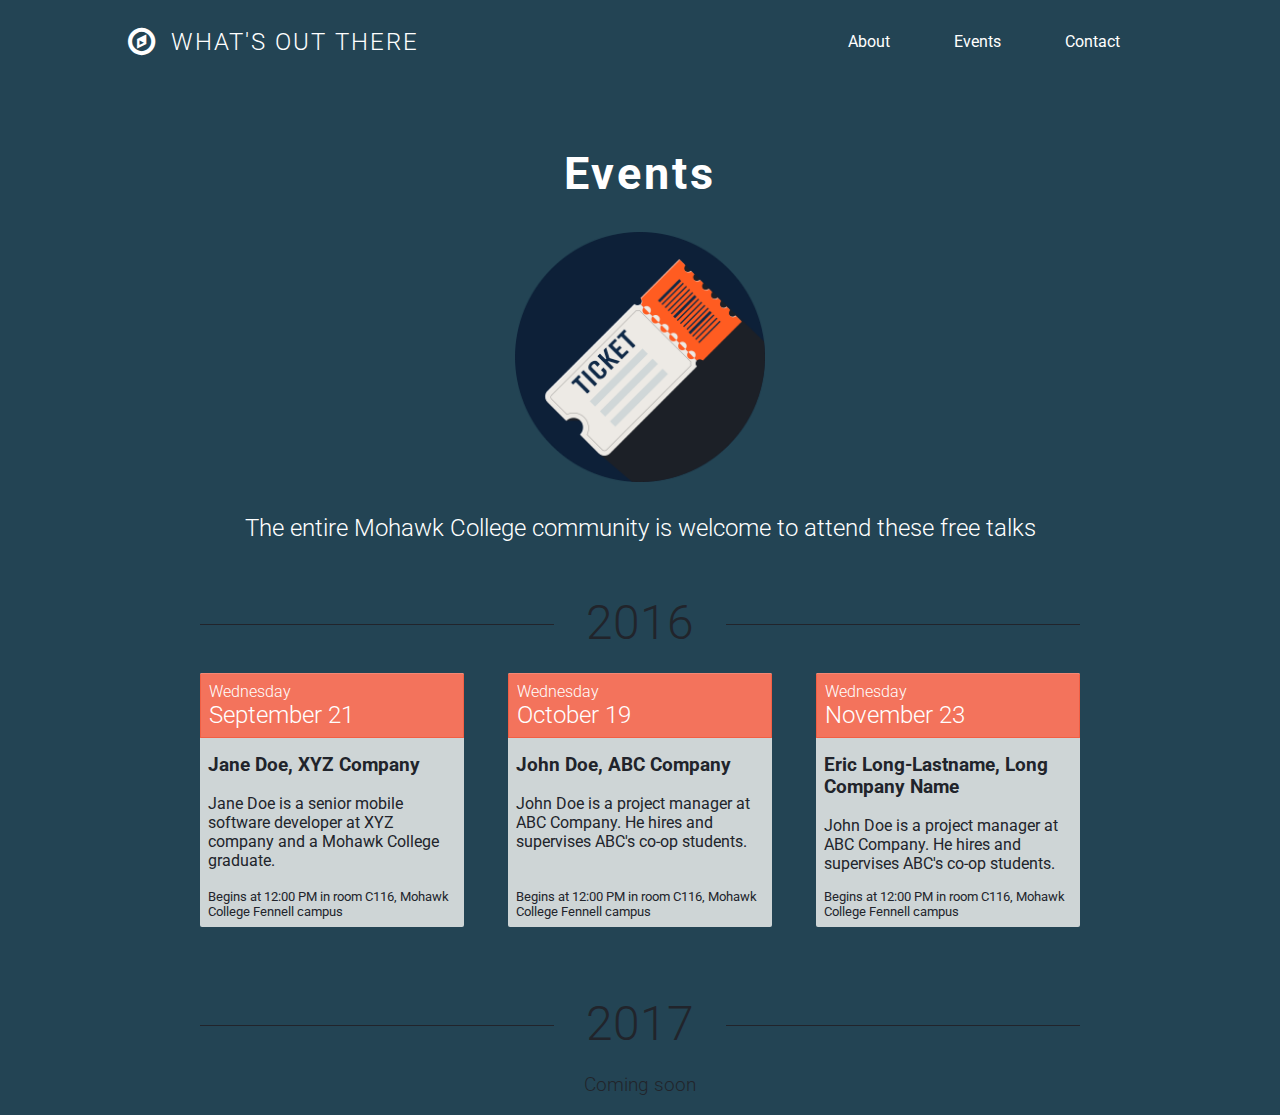
==== events.html @ 9f529785 "Create events page" ====
<!DOCTYPE html>
<html>
  <head>
    <title>What's Out There</title>
    <meta name="viewport" content="width=device-width, initial-scale=1.0">

    <link href="https://fonts.googleapis.com/css?family=Roboto:300,400,700" rel="stylesheet">
    <link rel="stylesheet" href="https://maxcdn.bootstrapcdn.com/font-awesome/4.6.3/css/font-awesome.min.css">

    <link rel="stylesheet" href="css/normalize.css">
    <link rel="stylesheet" href="css/styles.css">
  </head>
  <body>
    <div class="container">
      <header>
        <div class="logo">
          <i class="fa fa-compass"></i>
          <h1><a href="index.html">What's Out There</a></h1>
        </div>
        <ul class="nav">
          <li>About</li>
          <li><a href="events.html">Events</a></li>
          <li>Contact</li>
        </ul>
      </header>
      <div class="banner">
        <h1>Events</h1>
        <img class="compass" src="images/ticket.png">
        <p>The entire Mohawk College community is welcome to attend these free talks</p>
      </div>
      <div class="events">
        <h2 class="date-strikethrough">
          <span>2016</span>
        </h2>
        <div class="event-cards">
          <div class="event">
            <div class="event-date">
              <div class="weekday">Wednesday</div>
              <div class="month-and-date">September 21</div>
            </div>
            <div class="event-body">
              <h3 class="event-guest">Jane Doe, XYZ Company</h3>
              <p class="event-description">Jane Doe is a senior mobile software developer at XYZ company and a Mohawk College graduate.</p>
              <p class="event-time-location">Begins at 12:00 PM in room C116, Mohawk College Fennell campus</p>
            </div>
          </div>
          <div class="event">
            <div class="event-date">
              <div class="weekday">Wednesday</div>
              <div class="month-and-date">October 19</div>
            </div>
            <div class="event-body">
              <h3 class="event-guest">John Doe, ABC Company</h3>
              <p class="event-description">John Doe is a project manager at ABC Company. He hires and supervises ABC's co-op students.</p>
              <p class="event-time-location">Begins at 12:00 PM in room C116, Mohawk College Fennell campus</p>
            </div>
          </div>
          <div class="event">
            <div class="event-date">
              <div class="weekday">Wednesday</div>
              <div class="month-and-date">November 23</div>
            </div>
            <div class="event-body">
              <h3 class="event-guest">Eric Long-Lastname, Long Company Name</h3>
              <p class="event-description">John Doe is a project manager at ABC Company. He hires and supervises ABC's co-op students.</p>
              <p class="event-time-location">Begins at 12:00 PM in room C116, Mohawk College Fennell campus</p>
            </div>
          </div>
        </div>
        <h2 class="date-strikethrough">
          <span>2017</span>
        </h2>
        <h3 class="coming-soon">Coming soon</h3>
      </div>
    </div>
  </body>
</html>
---- css/styles.css ----
/* ==========================
Variables
========================== */
/* ==========================
Base
========================== */
html {
  box-sizing: border-box; }

*, *:before, *:after {
  box-sizing: inherit; }

body {
  font-family: 'Roboto', 'sans-serif';
  background-color: #234454; }

.center {
  margin: 0 auto; }

a {
  color: white;
  text-decoration: none; }

.avoid-wrap {
  display: inline-block; }

/* ==========================
Container
========================== */
.container {
  color: white;
  padding: 0 1rem; }

@media (min-width: 800px) {
  .container {
    margin: 0 auto;
    padding: 0;
    width: 80%; } }
/* ==========================
Buttons
========================== */
.btn {
  display: inline;
  padding: 1rem 2rem;
  border-radius: 4px; }

.orange {
  background-color: #f3735c;
  color: white; }

/* ==========================
Header
========================== */
header {
  display: flex;
  flex-direction: column; }
  header .logo {
    align-items: center;
    display: flex;
    justify-content: center; }
    header .logo i {
      font-size: 2rem;
      font-weight: 300;
      margin-right: 1rem;
      font-weight: 400; }
  header h1 {
    font-size: 1.5rem;
    font-weight: 300;
    letter-spacing: 2px;
    text-align: center;
    text-transform: uppercase; }

ul.nav {
  display: flex;
  justify-content: space-around;
  padding: 0; }
  ul.nav li {
    display: inline;
    list-style-type: none; }

@media (min-width: 800px) {
  header {
    flex-direction: row; }

  .logo {
    margin-right: auto; }

  ul.nav li {
    padding: 1rem 2rem; } }
/* ==========================
Banner
========================== */
.banner {
  display: flex;
  flex-direction: column;
  margin-top: 2rem; }
  .banner h1 {
    font-size: 2.8rem;
    font-weight: 700;
    letter-spacing: 3px;
    margin: 2rem 0;
    text-align: center; }
  .banner p {
    font-size: 1.5rem;
    font-weight: 300;
    margin: 2rem 0;
    text-align: center; }

.compass {
  height: 200px;
  width: 200px;
  margin: 0 auto; }

@media (min-width: 800px) {
  .btn {
    margin-top: 1.5rem; }

  .compass {
    height: 250px;
    width: 250px; } }
/* ==========================
Events
========================== */
.events {
  margin: 3rem auto 0 auto;
  width: 86%; }
  .events .date-strikethrough {
    margin-bottom: 3rem; }

.event-cards {
  margin-bottom: 4rem; }

@media (min-width: 1000px) {
  .event-cards {
    display: flex;
    justify-content: space-between; } }
.date-strikethrough {
  border-bottom: 1px solid #21242b;
  color: #21242b;
  font-size: 3rem;
  font-weight: 300;
  line-height: 0.1rem;
  margin: 0 auto;
  text-align: center; }
  .date-strikethrough span {
    background-color: #234454;
    padding: 0 2rem; }

.event {
  background-color: #ced5d6;
  border-radius: 2px;
  color: #21242b;
  display: flex;
  flex-direction: column;
  margin-bottom: 2rem; }

@media (min-width: 1000px) {
  .event {
    flex-basis: 30%;
    margin-right: 1rem; }

  .event:last-child {
    margin-right: 0; } }
.event-date {
  background-color: #f3735c;
  border: 1px solid #f15f44;
  border-top: 1px solid #f58774;
  border-radius: 2px 2px 0 0;
  color: white;
  font-size: 1.5rem;
  font-weight: 300;
  padding: 0.5rem; }
  .event-date .weekday {
    font-size: 1rem; }

.event-body {
  display: flex;
  flex-direction: column;
  flex-grow: 1;
  padding: 0.5rem; }

.event-guest {
  margin-top: 0.5rem; }

.event-description {
  margin-top: 0; }

.event-time-location {
  font-size: 0.8rem;
  margin-top: auto;
  margin-bottom: 0; }

.coming-soon {
  color: #21242b;
  font-weight: 300;
  text-align: center; }

/*# sourceMappingURL=styles.css.map */
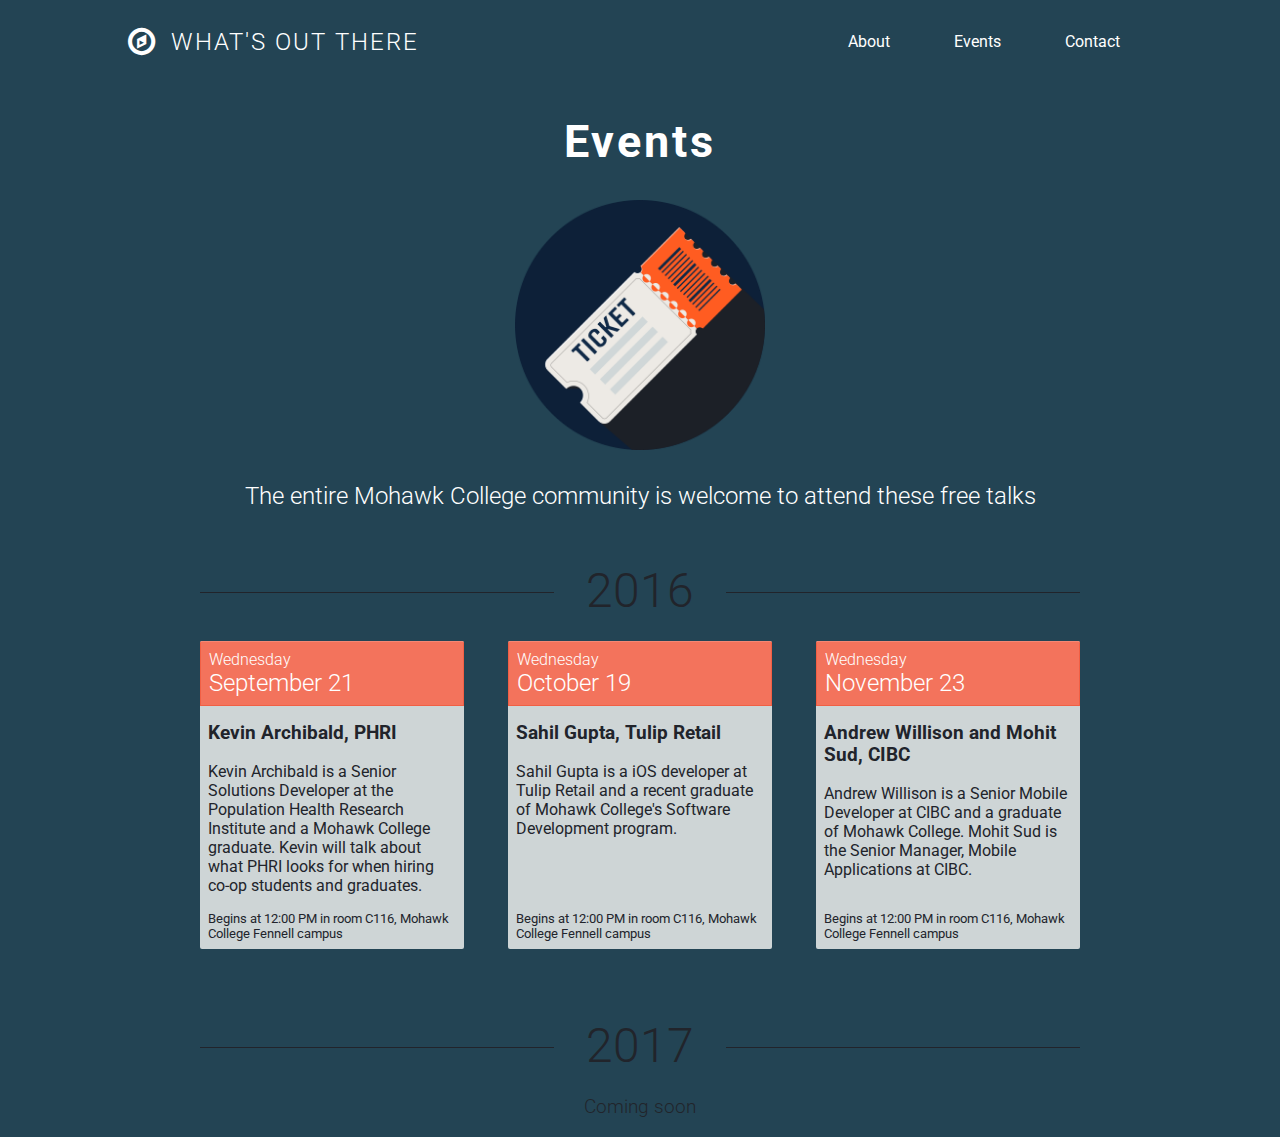
==== commit 619aeccb: "Merge pull request #6 from wotmohawk/real-event-info" ====
--- a/events.html
+++ b/events.html
@@ -18,9 +18,9 @@
           <h1><a href="index.html">What's Out There</a></h1>
         </div>
         <ul class="nav">
-          <li>About</li>
+          <li><a href="about.html">About</a></li>
           <li><a href="events.html">Events</a></li>
-          <li>Contact</li>
+          <li><a href="contact.html">Contact</a></li>
         </ul>
       </header>
       <div class="banner">
@@ -39,8 +39,8 @@
               <div class="month-and-date">September 21</div>
             </div>
             <div class="event-body">
-              <h3 class="event-guest">Jane Doe, XYZ Company</h3>
-              <p class="event-description">Jane Doe is a senior mobile software developer at XYZ company and a Mohawk College graduate.</p>
+              <h3 class="event-guest">Kevin Archibald, PHRI</h3>
+              <p class="event-description">Kevin Archibald is a Senior Solutions Developer at the Population Health Research Institute and a Mohawk College graduate. Kevin will talk about what PHRI looks for when hiring co-op students and graduates.</p>
               <p class="event-time-location">Begins at 12:00 PM in room C116, Mohawk College Fennell campus</p>
             </div>
           </div>
@@ -50,8 +50,8 @@
               <div class="month-and-date">October 19</div>
             </div>
             <div class="event-body">
-              <h3 class="event-guest">John Doe, ABC Company</h3>
-              <p class="event-description">John Doe is a project manager at ABC Company. He hires and supervises ABC's co-op students.</p>
+              <h3 class="event-guest">Sahil Gupta, Tulip Retail</h3>
+              <p class="event-description">Sahil Gupta is a iOS developer at Tulip Retail and a recent graduate of Mohawk College's Software Development program.</p>
               <p class="event-time-location">Begins at 12:00 PM in room C116, Mohawk College Fennell campus</p>
             </div>
           </div>
@@ -61,8 +61,8 @@
               <div class="month-and-date">November 23</div>
             </div>
             <div class="event-body">
-              <h3 class="event-guest">Eric Long-Lastname, Long Company Name</h3>
-              <p class="event-description">John Doe is a project manager at ABC Company. He hires and supervises ABC's co-op students.</p>
+              <h3 class="event-guest">Andrew Willison and Mohit Sud, CIBC</h3>
+              <p class="event-description">Andrew Willison is a Senior Mobile Developer at CIBC and a graduate of Mohawk College. Mohit Sud is the Senior Manager, Mobile Applications at CIBC.</p>
               <p class="event-time-location">Begins at 12:00 PM in room C116, Mohawk College Fennell campus</p>
             </div>
           </div>
--- a/css/styles.css
+++ b/css/styles.css
@@ -20,6 +20,9 @@
 a {
   color: white;
   text-decoration: none; }
+
+a.underline {
+  text-decoration: underline; }
 
 .avoid-wrap {
   display: inline-block; }
@@ -92,8 +95,7 @@
 ========================== */
 .banner {
   display: flex;
-  flex-direction: column;
-  margin-top: 2rem; }
+  flex-direction: column; }
   .banner h1 {
     font-size: 2.8rem;
     font-weight: 700;
@@ -195,4 +197,14 @@
   font-weight: 300;
   text-align: center; }
 
+/* ==========================
+About
+========================== */
+.about {
+  font-weight: 300;
+  line-height: 1.4rem;
+  max-width: 750px;
+  margin: 2rem auto 0 auto;
+  width: 75%; }
+
 /*# sourceMappingURL=styles.css.map */
